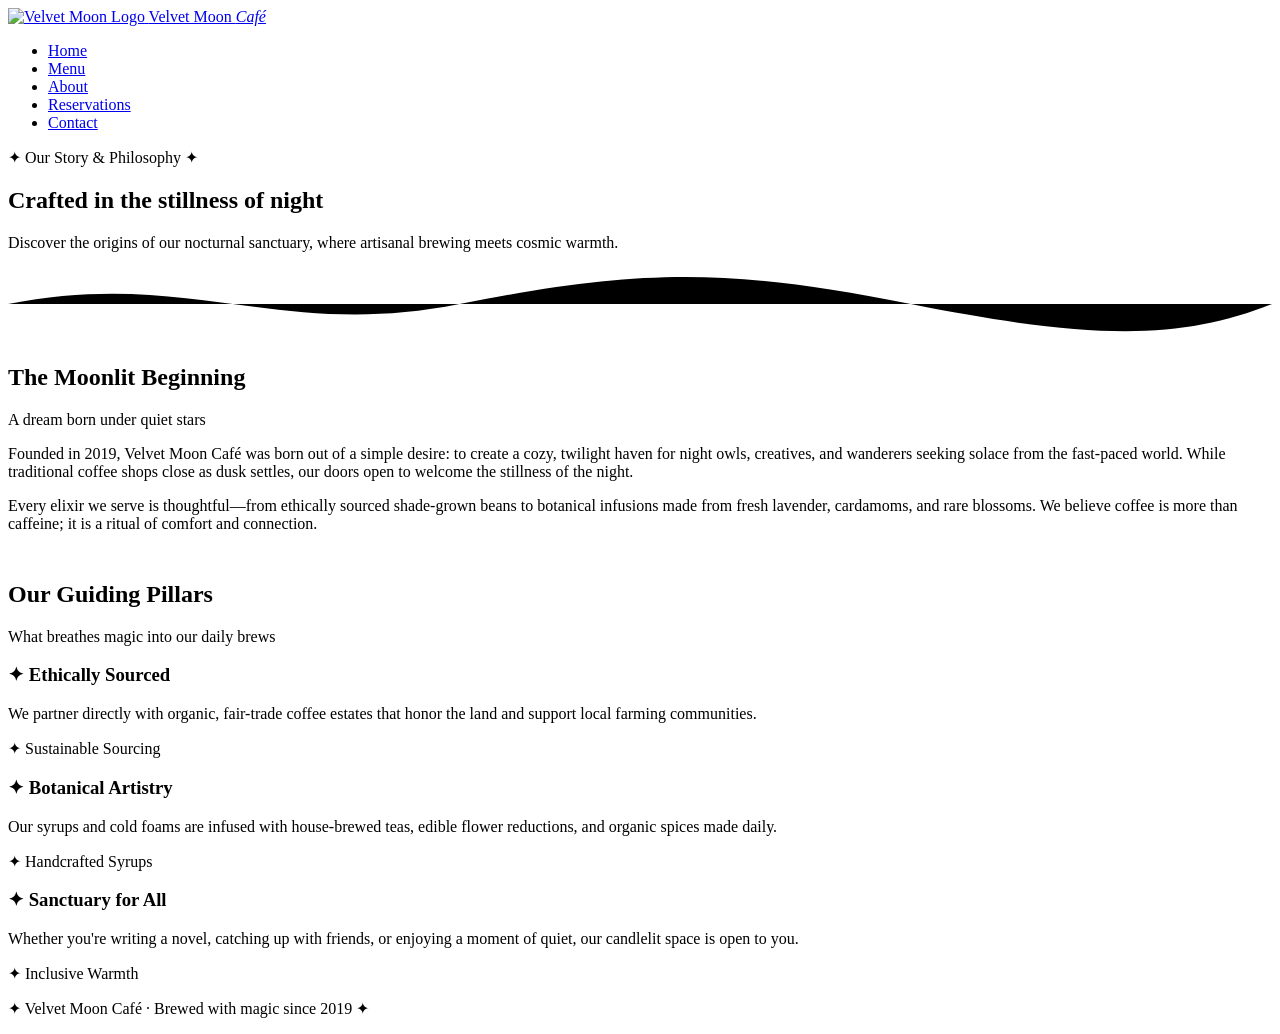
==== codes/HTML/about.html @ 43245103 "Uploaded files Uploaded HTML, CSS and images" ====
<!DOCTYPE html>
<html lang="en">
<head>
  <meta charset="UTF-8">
  <meta name="viewport" content="width=device-width, initial-scale=1.0">
  <title>Velvet Moon Café | About Us</title>
  <link rel="stylesheet" href="Styles.css">
</head>
<body>

  <!-- HEADER / NAVIGATION -->
  <header>
    <a href="index.html" class="logo-container">
      <img src="images/logo.png" alt="Velvet Moon Logo" class="logo-img">
      <span class="logo-text">Velvet Moon <em class="script-text">Café</em></span>
    </a>
    <nav>
      <ul>
        <li><a href="index.html">Home</a></li>
        <li><a href="menu.html">Menu</a></li>
        <li><a href="about.html" class="active">About</a></li>
        <li><a href="reservations.html">Reservations</a></li>
        <li><a href="contact.html">Contact</a></li>
      </ul>
    </nav>
  </header>

  <!-- HERO SECTION -->
  <section class="hero hero-about">
    <div class="hero-scene" aria-hidden="true">
      <div class="hero-scene-glow"></div>
      <img
        class="hero-scene-img"
        src="images/about bg.jpg"
        alt=""
        fetchpriority="high"
        decoding="async"
        onerror="this.style.display='none'"
      >
      <div class="hero-scene-overlay"></div>
    </div>

    <div class="hero-content">
      <p class="hero-badge">✦ Our Story &amp; Philosophy ✦</p>
      <h1>Crafted in the <span class="script-text">stillness of night</span></h1>
      <p class="hero-desc">Discover the origins of our nocturnal sanctuary, where artisanal brewing meets cosmic warmth.</p>
    </div>
  </section>

  <div class="divider" aria-hidden="true">
    <svg viewBox="0 0 700 40"><path d="M0 20 C 100 0, 150 40, 250 20 S 400 0, 500 20 S 650 40, 700 20" /></svg>
  </div>

  <!-- MAIN CONTENT -->
  <main class="container">
    <!-- STORY SECTION -->
    <section class="about-story">
      <h2 class="page-title">The Moonlit Beginning</h2>
      <p class="page-subtitle">A dream born under quiet stars</p>
      <div class="story-content">
        <p>Founded in 2019, Velvet Moon Café was born out of a simple desire: to create a cozy, twilight haven for night owls, creatives, and wanderers seeking solace from the fast-paced world. While traditional coffee shops close as dusk settles, our doors open to welcome the stillness of the night.</p>
        <p>Every elixir we serve is thoughtful—from ethically sourced shade-grown beans to botanical infusions made from fresh lavender, cardamoms, and rare blossoms. We believe coffee is more than caffeine; it is a ritual of comfort and connection.</p>
      </div>
    </section>

    <!-- CORE VALUES GRID -->
    <h2 class="page-title" style="margin-top: 3rem;">Our Guiding Pillars</h2>
    <p class="page-subtitle">What breathes magic into our daily brews</p>

    <div class="card-grid">
      <div class="card">
        <h3>✦ Ethically Sourced</h3>
        <p>We partner directly with organic, fair-trade coffee estates that honor the land and support local farming communities.</p>
        <span class="card-tag">✦ Sustainable Sourcing</span>
      </div>

      <div class="card">
        <h3>✦ Botanical Artistry</h3>
        <p>Our syrups and cold foams are infused with house-brewed teas, edible flower reductions, and organic spices made daily.</p>
        <span class="card-tag">✦ Handcrafted Syrups</span>
      </div>

      <div class="card">
        <h3>✦ Sanctuary for All</h3>
        <p>Whether you're writing a novel, catching up with friends, or enjoying a moment of quiet, our candlelit space is open to you.</p>
        <span class="card-tag">✦ Inclusive Warmth</span>
      </div>
    </div>
  </main>

  <!-- FOOTER -->
  <footer>
    <p>✦ Velvet Moon Café · Brewed with magic since 2019 ✦</p>
  </footer>

</body>
</html>
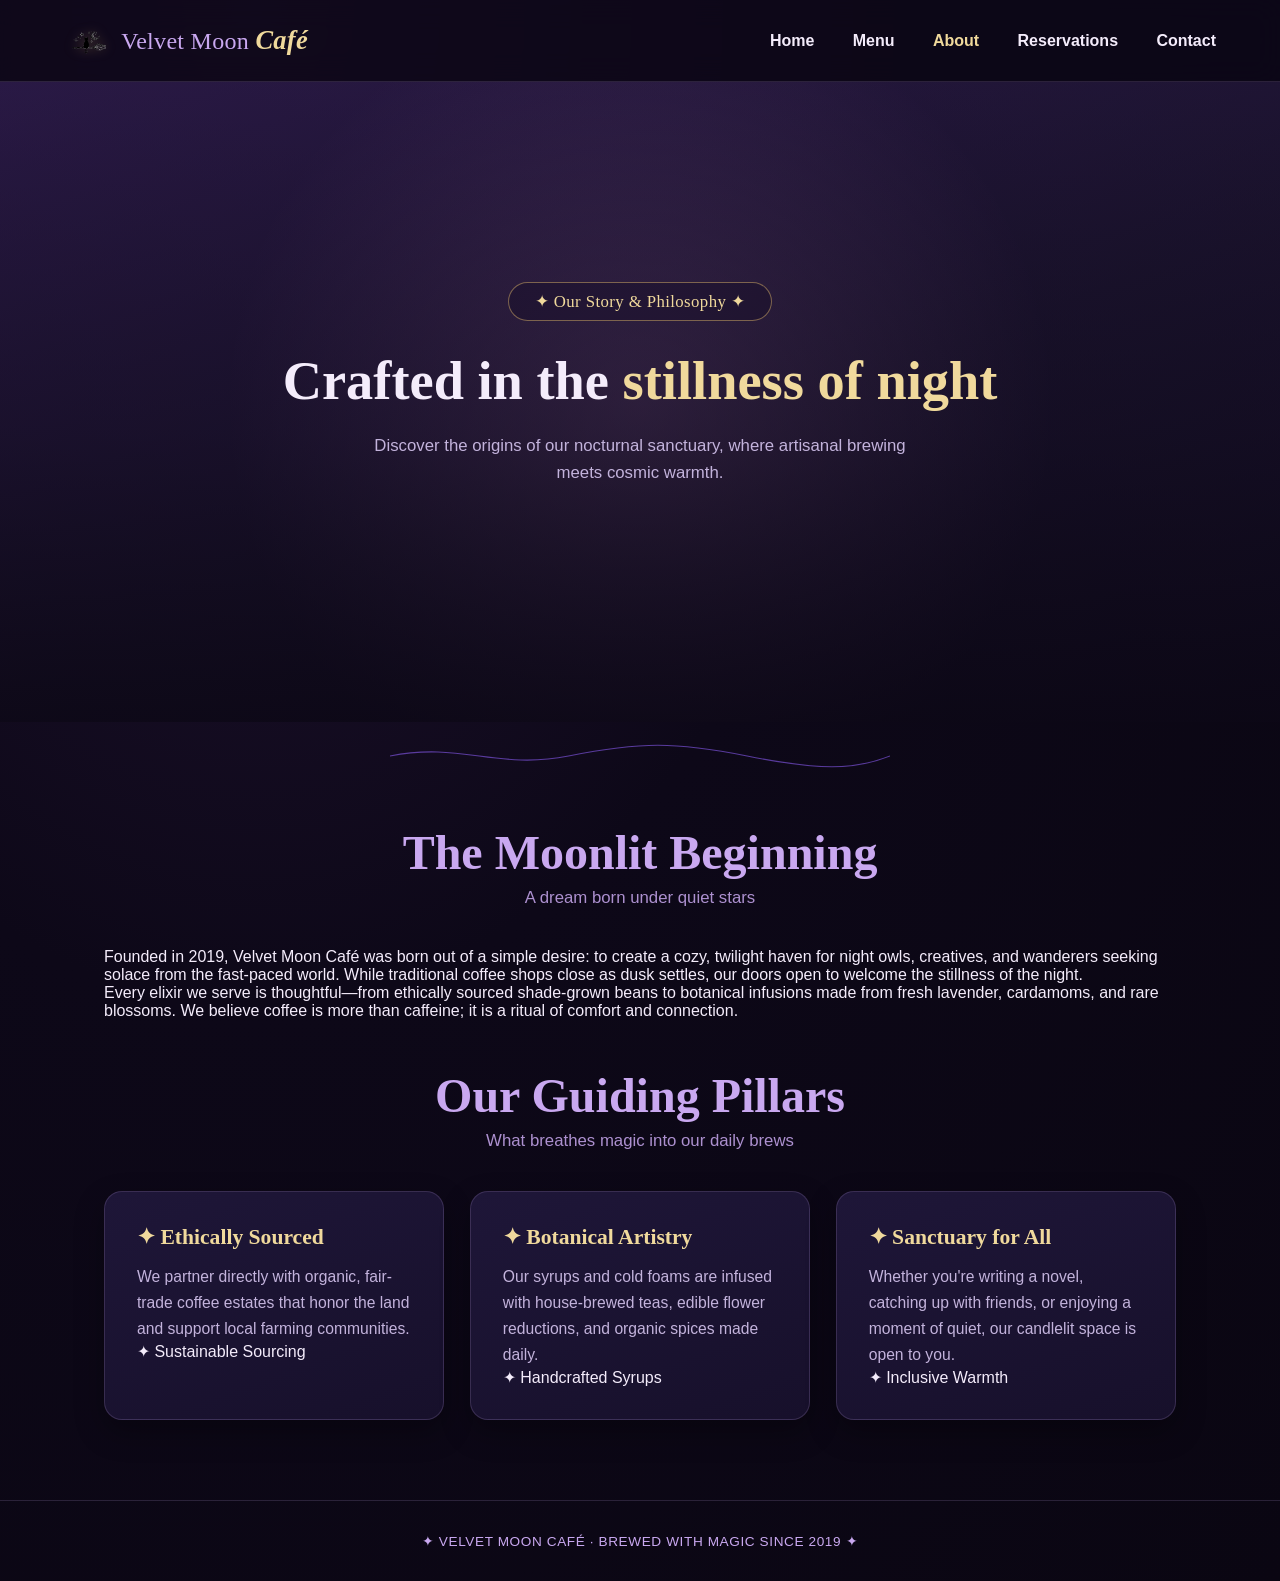
==== commit 3d0997e1: "Update Updated CSS and images href" ====
--- a/codes/HTML/about.html
+++ b/codes/HTML/about.html
@@ -4,14 +4,13 @@
   <meta charset="UTF-8">
   <meta name="viewport" content="width=device-width, initial-scale=1.0">
   <title>Velvet Moon Café | About Us</title>
-  <link rel="stylesheet" href="Styles.css">
+  <link rel="stylesheet" href="../CSS/Styles.css">
 </head>
 <body>
 
-  <!-- HEADER / NAVIGATION -->
   <header>
     <a href="index.html" class="logo-container">
-      <img src="images/logo.png" alt="Velvet Moon Logo" class="logo-img">
+      <img src="../../images/logo.png" alt="Velvet Moon Logo" class="logo-img">
       <span class="logo-text">Velvet Moon <em class="script-text">Café</em></span>
     </a>
     <nav>
@@ -25,21 +24,12 @@
     </nav>
   </header>
 
-  <!-- HERO SECTION -->
   <section class="hero hero-about">
     <div class="hero-scene" aria-hidden="true">
       <div class="hero-scene-glow"></div>
-      <img
-        class="hero-scene-img"
-        src="images/about bg.jpg"
-        alt=""
-        fetchpriority="high"
-        decoding="async"
-        onerror="this.style.display='none'"
-      >
+      <img class="hero-scene-img" src="../../images/about%20bg.jpg" alt="" fetchpriority="high" decoding="async" onerror="this.style.display='none'">
       <div class="hero-scene-overlay"></div>
     </div>
-
     <div class="hero-content">
       <p class="hero-badge">✦ Our Story &amp; Philosophy ✦</p>
       <h1>Crafted in the <span class="script-text">stillness of night</span></h1>
@@ -51,9 +41,7 @@
     <svg viewBox="0 0 700 40"><path d="M0 20 C 100 0, 150 40, 250 20 S 400 0, 500 20 S 650 40, 700 20" /></svg>
   </div>
 
-  <!-- MAIN CONTENT -->
   <main class="container">
-    <!-- STORY SECTION -->
     <section class="about-story">
       <h2 class="page-title">The Moonlit Beginning</h2>
       <p class="page-subtitle">A dream born under quiet stars</p>
@@ -63,7 +51,6 @@
       </div>
     </section>
 
-    <!-- CORE VALUES GRID -->
     <h2 class="page-title" style="margin-top: 3rem;">Our Guiding Pillars</h2>
     <p class="page-subtitle">What breathes magic into our daily brews</p>
 
@@ -73,13 +60,11 @@
         <p>We partner directly with organic, fair-trade coffee estates that honor the land and support local farming communities.</p>
         <span class="card-tag">✦ Sustainable Sourcing</span>
       </div>
-
       <div class="card">
         <h3>✦ Botanical Artistry</h3>
         <p>Our syrups and cold foams are infused with house-brewed teas, edible flower reductions, and organic spices made daily.</p>
         <span class="card-tag">✦ Handcrafted Syrups</span>
       </div>
-
       <div class="card">
         <h3>✦ Sanctuary for All</h3>
         <p>Whether you're writing a novel, catching up with friends, or enjoying a moment of quiet, our candlelit space is open to you.</p>
@@ -88,7 +73,6 @@
     </div>
   </main>
 
-  <!-- FOOTER -->
   <footer>
     <p>✦ Velvet Moon Café · Brewed with magic since 2019 ✦</p>
   </footer>
--- a/codes/CSS/Styles.css
+++ b/codes/CSS/Styles.css
@@ -0,0 +1,721 @@
+/* ==========================================================================
+   Velvet Moon Café — Full Stylesheet
+   ========================================================================== */
+
+@import url('https://fonts.googleapis.com/css2?family=Playfair+Display:ital,wght@0,400;0,500;0,600;0,700;0,800;1,500;1,600;1,700&family=Quicksand:wght@400;500;600;700&display=swap');
+
+:root {
+  --bg-void:       #0d0818;
+  --bg-deep:       #17102b;
+  --bg-panel:      #1e1638;
+  --purple-soft:   #c9a8f0;
+  --purple-mid:    #8b5cf6;
+  --purple-bright: #a855f7;
+  --lavender:      #b79bdc;
+  --gold:          #d9b26a;
+  --gold-light:    #f0d99c;
+  --text-light:    #f4ecfb;
+  --text-muted:    #c3b3dc;
+
+  --font-script: 'Playfair Display', serif;
+  --font-head:   'Playfair Display', serif;
+  --font-body:   'Quicksand', sans-serif;
+}
+
+/* ---------- Global Resets ---------- */
+* {
+  margin: 0;
+  padding: 0;
+  box-sizing: border-box;
+}
+
+html {
+  scroll-behavior: smooth;
+}
+
+body {
+  background: radial-gradient(ellipse at 20% 0%, #241536 0%, var(--bg-void) 45%, #0a0612 100%);
+  color: var(--text-light);
+  font-family: var(--font-body);
+  font-weight: 500;
+  overflow-x: hidden;
+  min-height: 100vh;
+  display: flex;
+  flex-direction: column;
+}
+
+a {
+  text-decoration: none;
+  color: inherit;
+}
+
+ul {
+  list-style: none;
+}
+
+img {
+  max-width: 100%;
+  display: block;
+}
+
+.script-text {
+  font-family: var(--font-script);
+  color: var(--gold-light);
+  font-weight: 600;
+  font-style: normal;
+}
+
+/* ---------- Header & Navigation ---------- */
+header {
+  position: sticky;
+  top: 0;
+  z-index: 1000;
+  display: flex;
+  align-items: center;
+  justify-content: space-between;
+  padding: 1.1rem 4rem;
+  background: rgba(13, 8, 24, 0.85);
+  backdrop-filter: blur(14px);
+  border-bottom: 1px solid rgba(183, 155, 220, 0.18);
+}
+
+.logo-container {
+  display: flex;
+  align-items: center;
+  gap: 0.7rem;
+}
+
+.logo-img {
+  width: 46px;
+  height: 46px;
+  object-fit: contain;
+  filter: drop-shadow(0 0 6px rgba(217, 178, 106, 0.35));
+}
+
+.logo-text {
+  font-family: var(--font-head);
+  font-size: 1.5rem;
+  color: var(--purple-soft);
+  letter-spacing: 0.3px;
+}
+
+.logo-text .script-text {
+  font-size: 1.1em;
+  font-style: italic;
+}
+
+nav ul {
+  display: flex;
+  gap: 2.4rem;
+}
+
+nav a {
+  font-size: 1rem;
+  font-weight: 700;
+  color: var(--text-light);
+  position: relative;
+  padding: 0.3rem 0;
+  transition: color 0.2s ease;
+}
+
+nav a.active {
+  color: var(--gold-light);
+}
+
+nav a::after {
+  content: "";
+  position: absolute;
+  left: 0;
+  bottom: -3px;
+  width: 0;
+  height: 2px;
+  background: var(--gold-light);
+  transition: width 0.25s ease;
+}
+
+nav a:hover {
+  color: var(--gold-light);
+}
+
+nav a:hover::after {
+  width: 100%;
+}
+
+/* ---------- Buttons ---------- */
+.btn {
+  display: inline-block;
+  padding: 0.9rem 2.2rem;
+  border-radius: 999px;
+  font-family: var(--font-body);
+  font-weight: 700;
+  font-size: 1rem;
+  letter-spacing: 0.3px;
+  cursor: pointer;
+  border: none;
+  background: linear-gradient(135deg, var(--purple-bright), var(--purple-mid));
+  color: #fff;
+  box-shadow: 0 10px 28px rgba(139, 92, 246, 0.4);
+  transition: transform 0.25s ease, box-shadow 0.25s ease;
+}
+
+.btn:hover {
+  transform: translateY(-2px);
+  box-shadow: 0 14px 34px rgba(139, 92, 246, 0.55);
+}
+
+/* ---------- Hero Section ---------- */
+.hero {
+  position: relative;
+  min-height: 640px;
+  display: flex;
+  align-items: center;
+  justify-content: center;
+  text-align: center;
+  padding: 6rem 1.5rem;
+  overflow: hidden;
+}
+
+.hero-scene {
+  position: absolute;
+  inset: 0;
+  z-index: 0;
+  background: linear-gradient(160deg, #3a2360 0%, #241a3d 55%, #17102b 100%);
+}
+
+.hero-scene-img {
+  width: 100%;
+  height: 100%;
+  object-fit: cover;
+  object-position: center;
+  display: block;
+}
+
+.hero-scene-glow {
+  position: absolute;
+  top: -20%;
+  left: 50%;
+  transform: translateX(-50%);
+  width: 900px;
+  height: 900px;
+  background: radial-gradient(circle, rgba(216, 145, 226, 0.25) 0%, rgba(216, 145, 226, 0) 65%);
+  pointer-events: none;
+  z-index: 1;
+}
+
+.hero-scene-overlay {
+  position: absolute;
+  inset: 0;
+  background: linear-gradient(180deg, rgba(10, 6, 18, 0.35) 0%, rgba(10, 6, 18, 0.55) 55%, rgba(10, 6, 18, 0.85) 100%);
+  z-index: 2;
+}
+
+.hero-content {
+  position: relative;
+  z-index: 3;
+  max-width: 820px;
+}
+
+.hero-badge {
+  display: inline-block;
+  font-family: var(--font-script);
+  font-size: 1.05rem;
+  color: var(--gold-light);
+  letter-spacing: 0.4px;
+  padding: 0.5rem 1.6rem;
+  border: 1px solid rgba(217, 178, 106, 0.5);
+  border-radius: 999px;
+  background: rgba(24, 15, 40, 0.45);
+  margin-bottom: 1.8rem;
+}
+
+.hero-content h1 {
+  font-family: var(--font-head);
+  font-weight: 600;
+  font-size: clamp(1.9rem, 4.4vw, 3.4rem);
+  line-height: 1.15;
+  color: var(--text-light);
+  margin-bottom: 1.3rem;
+  white-space: normal;
+}
+
+.hero-desc {
+  color: var(--text-muted);
+  font-size: 1.05rem;
+  max-width: 560px;
+  margin: 0 auto 2.2rem;
+  line-height: 1.6;
+}
+
+/* ---------- Dividers ---------- */
+.divider {
+  max-width: 500px;
+  margin: 0 auto;
+  padding: 1.2rem 0 0.6rem;
+}
+
+.divider svg {
+  width: 100%;
+  height: 30px;
+}
+
+.divider path {
+  fill: none;
+  stroke: var(--purple-mid);
+  stroke-width: 1.5;
+  opacity: 0.6;
+}
+
+/* ---------- Main Layout Containers ---------- */
+.container {
+  max-width: 1120px;
+  margin: 0 auto;
+  padding: 2.5rem 1.5rem 5rem;
+  flex: 1;
+  width: 100%;
+}
+
+.page-title {
+  font-family: var(--font-head);
+  font-weight: 600;
+  font-size: clamp(2.2rem, 4.5vw, 3rem);
+  text-align: center;
+  color: var(--purple-soft);
+  margin-bottom: 0.5rem;
+}
+
+.page-subtitle {
+  text-align: center;
+  color: var(--purple-soft);
+  opacity: 0.85;
+  font-size: 1.05rem;
+  margin-bottom: 2.5rem;
+}
+
+/* ---------- Cards & Layout ---------- */
+.card-grid {
+  display: grid;
+  grid-template-columns: repeat(3, 1fr);
+  gap: 1.6rem;
+}
+
+.card {
+  background: linear-gradient(160deg, var(--bg-panel), var(--bg-deep));
+  border: 1px solid rgba(183, 155, 220, 0.2);
+  border-radius: 18px;
+  padding: 2rem;
+  box-shadow: 0 12px 30px rgba(0, 0, 0, 0.3);
+  display: flex;
+  flex-direction: column;
+  transition: transform 0.25s ease, box-shadow 0.25s ease;
+}
+
+.card h3 {
+  font-family: var(--font-head);
+  font-weight: 600;
+  font-size: 1.35rem;
+  color: var(--gold-light);
+  margin-bottom: 0.9rem;
+}
+
+.card p {
+  color: var(--text-muted);
+  font-size: 0.98rem;
+  line-height: 1.65;
+}
+
+/* ---------- About Page Card ---------- */
+.about-card {
+  max-width: 760px;
+  margin: 0 auto;
+  padding: 2.5rem;
+}
+
+.about-card p {
+  font-size: 1.05rem;
+  line-height: 1.8;
+  color: var(--text-light);
+  margin-bottom: 1.4rem;
+}
+
+.about-card p:last-child {
+  margin-bottom: 0;
+}
+
+/* ---------- Menu List Layout ---------- */
+.menu-list {
+  max-width: 720px;
+  margin: 0 auto;
+  display: flex;
+  flex-direction: column;
+  gap: 1.2rem;
+}
+
+.menu-row {
+  background: linear-gradient(160deg, var(--bg-panel), var(--bg-deep));
+  border: 1px solid rgba(183, 155, 220, 0.2);
+  border-radius: 16px;
+  padding: 1.2rem 1.6rem;
+  display: flex;
+  align-items: center;
+  gap: 1.4rem;
+  position: relative;
+  transition: transform 0.2s ease, border-color 0.2s ease, box-shadow 0.2s ease;
+}
+
+.menu-row:hover {
+  border-color: var(--purple-bright);
+  box-shadow: 0 10px 30px rgba(0, 0, 0, 0.5);
+  transform: translateY(-2px);
+}
+
+.menu-thumb {
+  width: 58px;
+  height: 58px;
+  border-radius: 50%;
+  overflow: hidden;
+  flex-shrink: 0;
+  border: 1px solid var(--gold);
+  background: rgba(13, 8, 24, 0.5);
+}
+
+.thumb-img {
+  width: 100%;
+  height: 100%;
+  object-fit: cover;
+}
+
+.menu-info {
+  flex: 1;
+  min-width: 0;
+}
+
+.menu-info h3 {
+  font-family: var(--font-head);
+  font-size: 1.2rem;
+  color: var(--text-light);
+  margin-bottom: 0.25rem;
+}
+
+.menu-info p {
+  font-size: 0.9rem;
+  color: var(--text-muted);
+  line-height: 1.4;
+  white-space: normal;
+}
+
+.menu-price {
+  font-family: var(--font-head);
+  font-weight: 700;
+  font-size: 1.15rem;
+  color: var(--gold-light);
+  flex-shrink: 0;
+}
+
+/* ---------- Hover Dropdowns for Menu Items ---------- */
+.item-has-dropdown {
+  position: relative;
+  cursor: pointer;
+  z-index: 1;
+}
+
+.item-has-dropdown:hover,
+.item-has-dropdown:focus,
+.item-has-dropdown:focus-within {
+  z-index: 100;
+}
+
+.item-dropdown {
+  position: absolute;
+  top: calc(100% + 12px);
+  left: 50%;
+  transform: translateX(-50%) translateY(8px);
+  width: 290px;
+  background: var(--bg-panel);
+  border: 1px solid var(--purple-bright);
+  border-radius: 14px;
+  padding: 1.2rem;
+  box-shadow: 0 20px 45px rgba(0, 0, 0, 0.85);
+  opacity: 0;
+  visibility: hidden;
+  pointer-events: none;
+  transition: opacity 0.2s ease, transform 0.2s ease, visibility 0.2s ease;
+  z-index: 999;
+  text-align: left;
+}
+
+.item-dropdown::before {
+  content: "";
+  position: absolute;
+  top: -8px;
+  left: 50%;
+  transform: translateX(-50%);
+  border-width: 0 8px 8px 8px;
+  border-style: solid;
+  border-color: transparent transparent var(--purple-bright) transparent;
+}
+
+.item-has-dropdown:hover .item-dropdown,
+.item-has-dropdown:focus .item-dropdown,
+.item-has-dropdown:focus-within .item-dropdown {
+  opacity: 1;
+  visibility: visible;
+  pointer-events: auto;
+  transform: translateX(-50%) translateY(0);
+}
+
+.dropdown-header {
+  display: flex;
+  align-items: center;
+  gap: 0.9rem;
+  margin-bottom: 0.8rem;
+  padding-bottom: 0.8rem;
+  border-bottom: 1px solid rgba(183, 155, 220, 0.2);
+}
+
+.dropdown-img {
+  width: 58px;
+  height: 58px;
+  border-radius: 8px;
+  object-fit: cover;
+  border: 1px solid var(--gold);
+  flex-shrink: 0;
+}
+
+.dropdown-title {
+  font-family: var(--font-head);
+  font-size: 1rem;
+  color: var(--gold-light);
+  margin-bottom: 0.2rem;
+}
+
+.dropdown-price {
+  font-family: var(--font-head);
+  font-weight: 700;
+  font-size: 0.95rem;
+  color: var(--purple-soft);
+}
+
+.dropdown-body {
+  font-size: 0.85rem;
+  color: var(--text-muted);
+  line-height: 1.4;
+}
+
+.dropdown-body p {
+  margin-bottom: 0.5rem;
+}
+
+.dropdown-body p:last-child {
+  margin-bottom: 0;
+}
+
+.dropdown-body strong {
+  color: var(--text-light);
+}
+
+.allergen-warning {
+  color: #ff8b8b !important;
+  background: rgba(255, 85, 85, 0.12);
+  padding: 0.4rem 0.6rem;
+  border-radius: 6px;
+  border: 1px solid rgba(255, 139, 139, 0.3);
+  font-size: 0.8rem;
+}
+
+/* ---------- Contact Layout ---------- */
+.contact-layout {
+  display: grid;
+  grid-template-columns: 1fr 1fr;
+  gap: 2rem;
+  align-items: start;
+}
+
+.info-column {
+  display: flex;
+  flex-direction: column;
+  gap: 1.5rem;
+}
+
+.info-card h3 {
+  font-family: var(--font-head);
+  font-weight: 600;
+  font-size: 1.2rem;
+  color: var(--gold-light);
+  margin-bottom: 1rem;
+}
+
+.info-card-subheading {
+  margin-top: 1.4rem;
+  padding-top: 1.2rem;
+  border-top: 1px dashed rgba(139, 92, 246, 0.3);
+}
+
+.info-intro {
+  color: var(--text-muted);
+  font-size: 0.95rem;
+  line-height: 1.6;
+  margin-bottom: 1rem;
+}
+
+.info-row {
+  margin-bottom: 0.9rem;
+}
+
+.info-row:last-child {
+  margin-bottom: 0;
+}
+
+.info-row strong {
+  display: block;
+  color: var(--text-light);
+  font-size: 0.88rem;
+  margin-bottom: 0.2rem;
+}
+
+.info-row p {
+  color: var(--text-muted);
+  font-size: 0.95rem;
+  line-height: 1.5;
+}
+
+.contact-link {
+  color: var(--lavender);
+  text-decoration: underline;
+  text-underline-offset: 3px;
+  transition: color 0.2s ease;
+}
+
+.contact-link:hover {
+  color: var(--gold-light);
+}
+
+/* ---------- Form Components ---------- */
+.form-card {
+  max-width: 520px;
+  margin: 0 auto;
+  padding: 2.2rem;
+  width: 100%;
+}
+
+.form-card h3 {
+  font-family: var(--font-head);
+  font-weight: 600;
+  font-size: 1.35rem;
+  color: var(--gold-light);
+  text-align: center;
+  margin-bottom: 1.6rem;
+}
+
+.form-group {
+  display: flex;
+  flex-direction: column;
+  gap: 0.5rem;
+  margin-bottom: 1.4rem;
+}
+
+.form-group label {
+  font-size: 0.82rem;
+  font-weight: 700;
+  color: var(--purple-soft);
+  letter-spacing: 0.5px;
+  text-transform: uppercase;
+}
+
+.form-group input,
+.form-group select,
+.form-group textarea {
+  width: 100%;
+  background: rgba(13, 8, 24, 0.7);
+  border: 1px solid rgba(183, 155, 220, 0.35);
+  border-radius: 10px;
+  padding: 0.85rem 1.1rem;
+  color: var(--text-light);
+  font-family: var(--font-body);
+  font-weight: 500;
+  font-size: 0.98rem;
+  outline: none;
+  transition: border-color 0.2s ease, box-shadow 0.2s ease, background 0.2s ease;
+}
+
+.form-group input::placeholder,
+.form-group textarea::placeholder {
+  color: rgba(195, 179, 220, 0.45);
+}
+
+.form-group input:focus,
+.form-group select:focus,
+.form-group textarea:focus {
+  background: rgba(13, 8, 24, 0.9);
+  border-color: var(--gold-light);
+  box-shadow: 0 0 0 3px rgba(217, 178, 106, 0.2);
+}
+
+.form-group select option {
+  background: var(--bg-deep);
+  color: var(--text-light);
+}
+
+.form-group textarea {
+  resize: vertical;
+  min-height: 120px;
+}
+
+.btn-block {
+  display: block;
+  width: 100%;
+  text-align: center;
+  margin-top: 0.5rem;
+}
+
+/* ---------- Footer ---------- */
+footer {
+  border-top: 1px solid rgba(183, 155, 220, 0.18);
+  padding: 2rem 1.5rem;
+  text-align: center;
+  margin-top: auto;
+}
+
+footer p {
+  color: var(--purple-soft);
+  font-size: 0.85rem;
+  letter-spacing: 0.6px;
+  text-transform: uppercase;
+}
+
+/* ---------- Responsive Adjustments ---------- */
+@media (max-width: 900px) {
+  header {
+    padding: 1rem 1.5rem;
+  }
+  nav ul {
+    gap: 1.2rem;
+  }
+  .card-grid,
+  .contact-layout {
+    grid-template-columns: 1fr;
+  }
+  .hero {
+    min-height: auto;
+    padding: 4.5rem 1.2rem;
+  }
+}
+
+@media (max-width: 600px) {
+  nav ul {
+    gap: 0.8rem;
+  }
+  nav a {
+    font-size: 0.85rem;
+  }
+  .logo-text {
+    font-size: 1.15rem;
+  }
+  .logo-img {
+    width: 36px;
+    height: 36px;
+  }
+  .about-card,
+  .form-card {
+    padding: 1.5rem;
+  }
+}
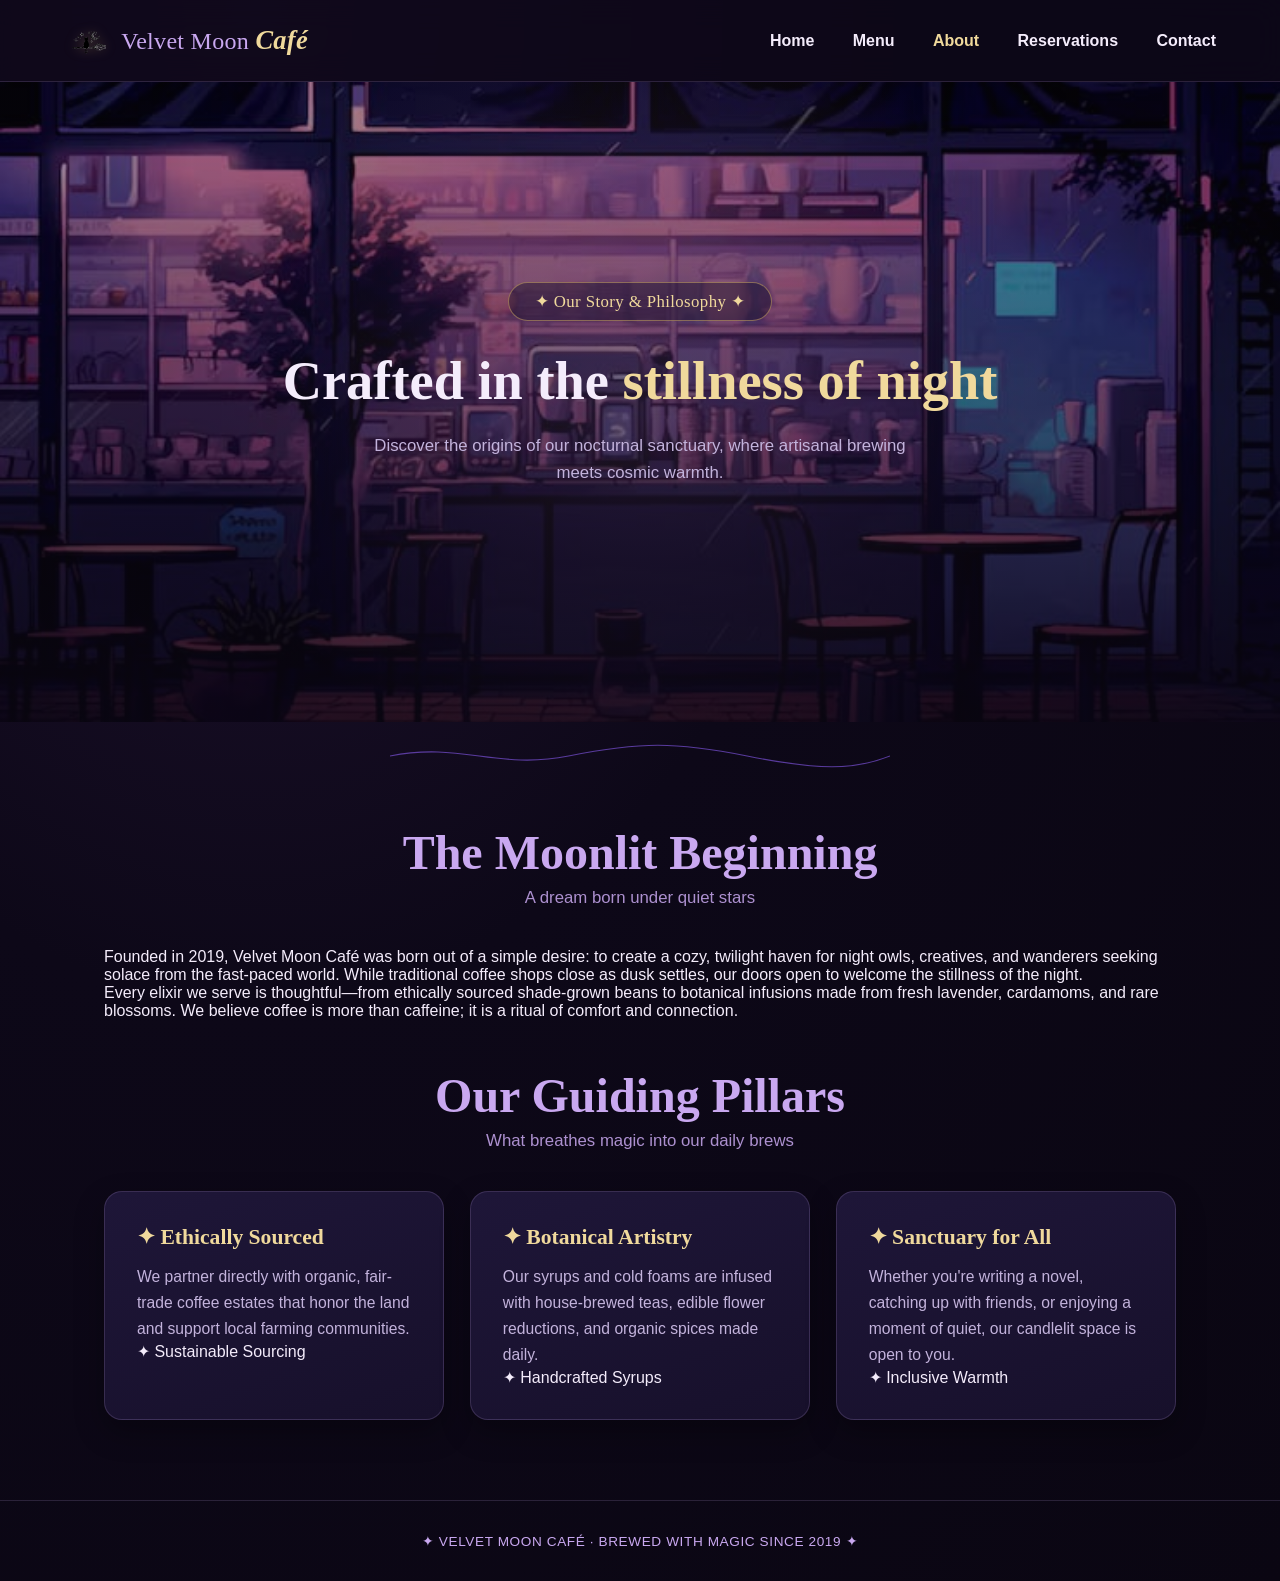
==== commit dfaf1dad: "Update Update images" ====
--- a/codes/HTML/about.html
+++ b/codes/HTML/about.html
@@ -27,7 +27,7 @@
   <section class="hero hero-about">
     <div class="hero-scene" aria-hidden="true">
       <div class="hero-scene-glow"></div>
-      <img class="hero-scene-img" src="../../images/about%20bg.jpg" alt="" fetchpriority="high" decoding="async" onerror="this.style.display='none'">
+      <img class="hero-scene-img" src="../../images/hero bg.jpg" alt="" fetchpriority="high" decoding="async" onerror="this.style.display='none'">
       <div class="hero-scene-overlay"></div>
     </div>
     <div class="hero-content">
